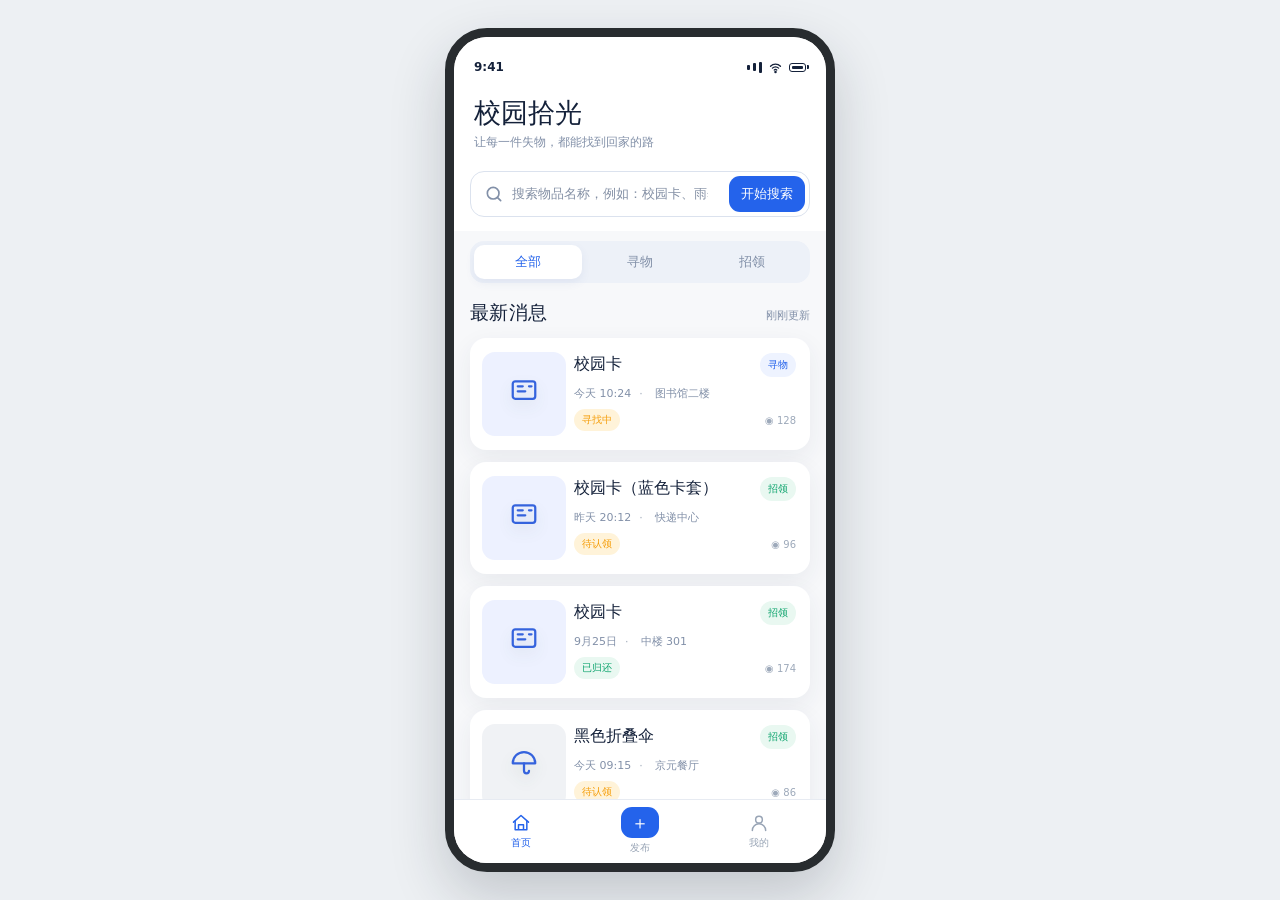
==== index.html @ 7d18fa0a "Implement browse search and detail pages" ====
<!doctype html>
<html lang="zh-CN">
<head>
  <meta charset="UTF-8">
  <meta name="viewport" content="width=device-width, initial-scale=1.0">
  <title>拾光 | 校园失物招领</title>
  <link rel="stylesheet" href="./css/common.css">
  <link rel="stylesheet" href="./css/home.css">
  <link rel="stylesheet" href="./css/design-system.css">
</head>
<body>
  <div class="phone-screen">
  <header class="site-header">
    <div class="status-bar" aria-label="系统状态"><span>9:41</span><span class="status-icons"><i></i><i></i><i></i><svg viewBox="0 0 24 24"><path d="M4 10a11 11 0 0 1 16 0M7 13a7 7 0 0 1 10 0M10 16a3 3 0 0 1 4 0"/><circle cx="12" cy="19" r="1"/></svg><span class="battery"></span></span></div>
    <a class="brand" href="./index.html" aria-label="拾光首页">
      <span class="brand-mark">拾</span>
      <span><strong>校园拾光</strong><small>让每一件失物，都能找到回家的路</small></span>
    </a>
    <nav class="top-nav" aria-label="主导航">
      <a class="nav-link active" href="./index.html">首页</a>
      <a class="nav-link" href="./pages/search.html">发现</a>
      <a class="nav-link" href="./pages/publish.html">发布信息</a>
      <a class="nav-link" href="./pages/profile.html">我的</a>
    </nav>
    <a class="header-action" href="./pages/publish.html"><span>＋</span> 发布信息</a>
  </header>

  <main class="home-shell">
    <section class="hero-panel">
      <div class="hero-copy">
        <h1 class="visually-hidden">校园失物招领</h1>
        <form class="hero-search" action="./pages/search.html" method="get">
          <svg class="search-icon" viewBox="0 0 24 24" aria-hidden="true"><circle cx="11" cy="11" r="7"/><path d="m20 20-4-4"/></svg>
          <input name="keyword" type="search" placeholder="搜索物品名称，例如：校园卡、雨伞" aria-label="搜索物品名称">
          <button type="submit">开始搜索</button>
        </form>
        <div class="quick-tags" aria-label="热门搜索">
          <span>大家都在找</span>
          <a href="./pages/search.html?keyword=校园卡">校园卡</a>
          <a href="./pages/search.html?keyword=耳机">耳机</a>
          <a href="./pages/search.html?keyword=雨伞">雨伞</a>
        </div>
      </div>
      <div class="hero-art" aria-label="失物招领插画">
        <div class="art-card art-card-back"></div>
        <div class="art-card art-card-main">
          <span class="art-badge">今日新发布</span>
          <div class="art-object">🎧</div>
          <strong>白色无线耳机</strong>
          <span>图书馆 · 10月4日</span>
        </div>
        <div class="art-note">一条信息<br><b>连接</b>一次重逢</div>
      </div>
    </section>

    <section class="board-toolbar" aria-label="信息类型">
      <div class="segmented-control" role="tablist" aria-label="信息类型筛选">
        <button class="segment active" data-home-filter="all" role="tab" aria-selected="true">全部</button>
        <button class="segment" data-home-filter="lost" role="tab" aria-selected="false">寻物</button>
        <button class="segment" data-home-filter="found" role="tab" aria-selected="false">招领</button>
      </div>
      <span class="result-count" id="home-result-count">正在加载</span>
    </section>

    <section class="section-heading">
      <div>
        <h2>最新消息</h2>
      </div>
      <a class="text-link" href="./pages/search.html">刚刚更新</a>
    </section>

    <section class="item-grid" id="home-item-grid" aria-live="polite"></section>
    <p class="empty-state hidden" id="home-empty">这里暂时没有符合条件的信息，换个分类试试吧。</p>
  </main>

  <nav class="app-bottom-nav" aria-label="底部导航">
    <a class="bottom-nav-link active" href="./index.html"><svg viewBox="0 0 24 24" aria-hidden="true"><path d="m3 11 9-8 9 8"/><path d="M5 10v10h14V10M9 20v-6h6v6"/></svg>首页</a>
    <a class="bottom-nav-link publish-nav" href="./pages/publish.html"><span class="nav-plus" aria-hidden="true">＋</span>发布</a>
    <a class="bottom-nav-link" href="./pages/profile.html"><svg viewBox="0 0 24 24" aria-hidden="true"><circle cx="12" cy="8" r="4"/><path d="M4 21a8 8 0 0 1 16 0"/></svg>我的</a>
  </nav>
  <footer class="site-footer">
    <span>拾光 · 让校园里的善意被看见</span>
    <span>© 2026 Campus Lost &amp; Found</span>
  </footer>
  </div>

  <script src="./js/data.js?v=3"></script>
  <script src="./js/card.js"></script>
  <script src="./js/home.js"></script>
</body>
</html>
---- css/common.css ----
:root {
  --ink: #18302a;
  --muted: #74827d;
  --line: #e4e9e5;
  --paper: #f8faf8;
  --surface: #ffffff;
  --green: #2e6b55;
  --green-dark: #1f4d3d;
  --mint: #e5f1e9;
  --peach: #f8ebe1;
  --lavender: #eceaf6;
  --shadow: 0 16px 40px rgba(33, 63, 52, 0.08);
  color: var(--ink);
  font-family: "Microsoft YaHei", "Noto Sans SC", Arial, sans-serif;
  font-synthesis: none;
}

* { box-sizing: border-box; }
html { scroll-behavior: smooth; }
body { margin: 0; background: var(--paper); color: var(--ink); }
a { color: inherit; text-decoration: none; }
button, input, select { font: inherit; }
button { cursor: pointer; }
.hidden { display: none !important; }
.visually-hidden { border: 0; clip: rect(0 0 0 0); height: 1px; margin: -1px; overflow: hidden; padding: 0; position: absolute; white-space: nowrap; width: 1px; }

.site-header {
  align-items: center;
  background: rgba(248, 250, 248, 0.94);
  border-bottom: 1px solid rgba(228, 233, 229, 0.86);
  display: flex;
  gap: 34px;
  height: 76px;
  padding: 0 clamp(20px, 5vw, 76px);
  position: sticky;
  top: 0;
  z-index: 10;
  backdrop-filter: blur(12px);
}
.brand { align-items: center; display: inline-flex; gap: 10px; min-width: 170px; }
.brand-mark { align-items: center; background: var(--green); border-radius: 12px; color: #fff; display: inline-flex; font-size: 20px; font-weight: 700; height: 38px; justify-content: center; width: 38px; }
.brand strong, .brand small { display: block; }
.brand strong { font-size: 17px; letter-spacing: .08em; }
.brand small { color: var(--muted); font-size: 10px; margin-top: 2px; }
.top-nav { align-items: center; display: flex; gap: 28px; flex: 1; }
.nav-link { color: var(--muted); font-size: 14px; padding: 28px 0 24px; position: relative; }
.nav-link:hover, .nav-link.active { color: var(--green-dark); }
.nav-link.active::after { background: var(--green); border-radius: 4px; bottom: 17px; content: ""; height: 3px; left: 50%; position: absolute; transform: translateX(-50%); width: 18px; }
.header-action { align-items: center; background: var(--green); border-radius: 9px; color: #fff; display: inline-flex; font-size: 13px; gap: 6px; padding: 11px 16px; transition: transform .2s, background .2s; }
.header-action:hover { background: var(--green-dark); transform: translateY(-1px); }
.header-action span { font-size: 18px; line-height: 12px; }
.eyebrow { color: var(--green); font-size: 11px; font-weight: 700; letter-spacing: .2em; margin: 0 0 12px; }
.text-link { color: var(--green); font-size: 13px; font-weight: 700; }
.text-link span { font-size: 18px; margin-left: 5px; }
.section-heading { align-items: end; display: flex; justify-content: space-between; }
.section-heading h2, .results-heading h2 { font-size: 25px; letter-spacing: .02em; margin: 0; }
.item-grid { display: grid; gap: 18px; grid-template-columns: repeat(3, minmax(0, 1fr)); }
.item-card { background: var(--surface); border: 1px solid rgba(228, 233, 229, .9); border-radius: 15px; box-shadow: 0 8px 24px rgba(33, 63, 52, .04); overflow: hidden; transition: box-shadow .2s, transform .2s; }
.item-card:hover { box-shadow: var(--shadow); transform: translateY(-3px); }
.item-card-link { display: block; }
.item-thumb { align-items: center; display: flex; height: 146px; justify-content: center; overflow: hidden; position: relative; }
.item-thumb.mint { background: var(--mint); }
.item-thumb.peach { background: var(--peach); }
.item-thumb.lavender { background: var(--lavender); }
.item-emoji { filter: drop-shadow(0 7px 7px rgba(33, 63, 52, .12)); font-size: 58px; }
.item-type { border-radius: 5px; color: var(--green-dark); font-size: 11px; font-weight: 700; left: 13px; padding: 5px 8px; position: absolute; top: 12px; }
.item-type.lost { background: #f8dcca; color: #97572f; }
.item-type.found { background: #d9eee1; color: #2e6b55; }
.item-body { padding: 15px 16px 17px; }
.item-body h3 { font-size: 16px; margin: 0 0 10px; }
.item-meta { color: var(--muted); display: flex; flex-wrap: wrap; font-size: 12px; gap: 7px 12px; line-height: 1.6; }
.item-meta span { align-items: center; display: inline-flex; gap: 4px; }
.item-footer { align-items: center; border-top: 1px solid var(--line); display: flex; justify-content: space-between; margin-top: 13px; padding-top: 12px; }
.status-pill { border-radius: 999px; color: var(--green); font-size: 11px; font-weight: 700; padding: 5px 9px; }
.status-pill.active { background: #e3f1e8; }
.status-pill.completed { background: #f0f1ef; color: #7a857f; }
.card-arrow { color: var(--green); font-size: 18px; }
.empty-state { color: var(--muted); padding: 56px 20px; text-align: center; }
.site-footer { align-items: center; border-top: 1px solid var(--line); color: var(--muted); display: flex; font-size: 11px; justify-content: space-between; margin-top: 70px; padding: 22px clamp(20px, 5vw, 76px); }
.toast { background: var(--ink); border-radius: 8px; bottom: 26px; color: #fff; font-size: 13px; left: 50%; padding: 11px 18px; position: fixed; transform: translateX(-50%); z-index: 20; }

@media (max-width: 820px) {
  .site-header { gap: 16px; height: 68px; padding: 0 18px; }
  .brand { min-width: auto; }
  .brand small, .header-action { display: none; }
  .top-nav { gap: 18px; justify-content: flex-end; }
  .nav-link { font-size: 12px; padding: 25px 0 21px; }
  .nav-link.active::after { bottom: 14px; }
  .item-grid { grid-template-columns: repeat(2, minmax(0, 1fr)); }
  .site-footer { gap: 8px; margin-top: 44px; padding: 18px; }
}
@media (max-width: 520px) {
  .item-grid { grid-template-columns: 1fr; }
  .site-footer { align-items: flex-start; flex-direction: column; }
}

/* Desktop Chrome presents the Web app inside a phone-sized canvas. */
html { align-items: center; background: #edf0f3; display: flex; justify-content: center; min-height: 100%; }
body { background: #fff; border: 8px solid #292c2d; border-radius: 42px; box-shadow: 0 24px 54px rgba(34, 42, 46, .22); display: flex; flex-direction: column; height: min(960px, calc(100dvh - 56px)); margin: 0; max-width: 480px; overflow: hidden; width: 100%; }
body > main { flex: 1; min-height: 0; overflow-y: auto; }
.site-header { background: #fff; border-bottom: 0; display: block; height: auto; padding: 25px 22px 13px; position: static; }
.brand { display: flex; min-width: 0; }
.brand-mark { display: none; }
.brand strong { font-size: 24px; letter-spacing: 0; }
.brand small { color: #9aa39f; font-size: 11px; margin-top: 7px; }
.top-nav, .header-action { display: none; }
.app-bottom-nav { align-items: center; background: rgba(255, 255, 255, .97); border-top: 1px solid #edf0ef; bottom: 0; display: flex; flex-shrink: 0; justify-content: space-around; padding: 10px 8px 13px; position: relative; z-index: 8; }
.bottom-nav-link { align-items: center; color: #8c9691; display: flex; flex-direction: column; font-size: 10px; gap: 3px; min-width: 58px; }
.bottom-nav-link span { font-size: 18px; line-height: 18px; }
.bottom-nav-link.active { color: #3d7eea; font-weight: 700; }
.site-footer { display: none; }
.item-grid { grid-template-columns: 1fr; }
.item-thumb { display: none; }
.item-card { border: 0; border-radius: 14px; box-shadow: 0 4px 13px rgba(35, 49, 43, .07); }
.item-body { padding: 17px 16px 16px; }
.item-card-head { align-items: flex-start; display: flex; gap: 10px; justify-content: space-between; }
.item-type-inline { border-radius: 5px; display: inline-block; flex: none; font-size: 10px; font-weight: 700; padding: 5px 8px; }
.item-type-inline.lost { background: #fff0c9; color: #bf7c17; }
.item-type-inline.found { background: #e2f2ff; color: #3585c6; }
.item-card-head h3 { font-size: 16px; margin: 0; }
.item-meta { font-size: 11px; margin-top: 10px; }
.item-footer { border-top: 0; margin-top: 5px; padding-top: 0; }
.card-arrow { display: none; }
.status-pill { font-size: 10px; padding: 4px 8px; }

@media (max-width: 540px) {
  html { display: block; }
  body { border: 0; border-radius: 0; box-shadow: none; height: auto; margin: 0; max-width: none; min-height: 100vh; }
}

/* Reference prototype skin: compact blue and white mobile information board. */
.status-bar { align-items: center; color: #17213a; display: flex; font-size: 12px; font-weight: 700; justify-content: space-between; margin-bottom: 24px; }
.status-symbols { color: #17213a; font-size: 12px; letter-spacing: 1px; }
.site-header { padding-bottom: 12px; }
.brand strong { color: #17213a; font-size: 28px; font-weight: 800; }
.brand small { color: #8290a8; font-size: 14px; margin-top: 6px; }
.home-shell, .search-shell, .detail-shell { background: #f7f8fa; }
.hero-panel { padding-top: 8px; }
.hero-search { border-color: #dce2ec; border-radius: 17px; padding: 4px 5px 4px 14px; }
.search-icon { color: #7b879e; font-size: 26px; }
.hero-search input { color: #17213a; font-size: 14px; padding: 12px 5px; }
.hero-search input::placeholder { color: #8490a5; }
.hero-search button { background: #315bd8; border-radius: 16px; font-size: 15px; font-weight: 700; min-width: 82px; padding: 13px 10px; }
.item-card { background: #fff; border-radius: 19px; box-shadow: 0 8px 22px rgba(52, 63, 89, .07); margin-bottom: 0; }
.item-card-link { display: grid; grid-template-columns: 130px minmax(0, 1fr); }
.item-thumb { align-self: center; border-radius: 16px; display: flex; height: 96px; margin: 0 0 0 16px; width: 98px; }
.item-thumb .item-type { display: none; }
.item-emoji { color: #3563dd; font-size: 30px; }
.item-emoji svg { fill: none; height: 34px; stroke: currentColor; stroke-linecap: round; stroke-linejoin: round; stroke-width: 1.8; width: 34px; }
.item-thumb.icon-blue { background: #edf1ff; color: #315bd8; }
.item-thumb.icon-gray { background: #f0f2f5; color: #35415a; }
.item-thumb.icon-purple { background: #f1edff; color: #7656d5; }
.item-thumb.icon-cyan { background: #e6f6fb; color: #315bd8; }
.item-card-head h3 { color: #182238; font-size: 18px; font-weight: 800; }
.item-body { min-width: 0; padding: 17px 16px 14px 6px; }
.item-type-inline { border-radius: 999px; font-size: 12px; padding: 6px 11px; }
.item-type-inline.lost { background: #eaf0ff; color: #315bd8; }
.item-type-inline.found { background: #e5f8ef; color: #159a67; }
.item-meta { color: #8290a8; font-size: 13px; gap: 0 14px; margin-top: 9px; }
.item-meta span + span::before { color: #a5afbd; content: "·"; margin-right: 14px; }
.item-footer { margin-top: 8px; }
.status-pill { font-size: 12px; font-weight: 700; padding: 5px 10px; }
.status-pill.active { background: #fff1d8; color: #ff9a00; }
.status-pill.completed { background: #e1f7eb; color: #129966; }
.view-count { color: #9aa6b8; font-size: 12px; }
---- css/home.css ----
.home-shell { margin: 0 auto; max-width: 1240px; padding: 54px clamp(20px, 5vw, 76px) 0; }
.hero-panel { background: #e7f0e8; border-radius: 24px; display: grid; grid-template-columns: 1.08fr .92fr; min-height: 350px; overflow: hidden; padding: 52px clamp(26px, 5vw, 66px); }
.hero-copy h1 { font-size: clamp(32px, 4vw, 54px); letter-spacing: -.02em; line-height: 1.2; margin: 0; }
.hero-copy h1 em { color: var(--green); font-style: normal; }
.hero-description { color: #657870; font-size: 14px; line-height: 1.8; margin: 19px 0 24px; max-width: 420px; }
.hero-search { align-items: center; background: #fff; border: 1px solid rgba(46, 107, 85, .08); border-radius: 10px; display: flex; max-width: 495px; padding: 5px; }
.search-icon { color: var(--green); font-size: 24px; line-height: 1; padding: 0 7px; }
.hero-search input { border: 0; color: var(--ink); flex: 1; font-size: 13px; min-width: 0; outline: 0; padding: 12px 4px; }
.hero-search button { background: var(--green); border: 0; border-radius: 7px; color: #fff; font-size: 12px; padding: 12px 17px; }
.quick-tags { align-items: center; color: #7c8983; display: flex; flex-wrap: wrap; font-size: 11px; gap: 9px; margin-top: 13px; }
.quick-tags a { background: rgba(255, 255, 255, .7); border-radius: 999px; color: var(--green); padding: 5px 9px; }
.hero-art { min-height: 240px; position: relative; }
.art-card { border-radius: 18px; box-shadow: 0 17px 30px rgba(33, 63, 52, .12); position: absolute; }
.art-card-back { background: #f4d8c7; height: 160px; right: 28px; top: 38px; transform: rotate(8deg); width: 220px; }
.art-card-main { align-items: flex-start; background: #fff; display: flex; flex-direction: column; height: 220px; justify-content: flex-end; padding: 20px; right: 60px; top: 3px; transform: rotate(-4deg); width: 205px; }
.art-card-main strong { font-size: 14px; margin-top: 10px; }
.art-card-main > span:last-child { color: var(--muted); font-size: 10px; margin-top: 5px; }
.art-badge { background: #e2f0e6; border-radius: 999px; color: var(--green); font-size: 9px; padding: 5px 8px; position: absolute; right: 14px; top: 14px; }
.art-object { align-items: center; background: #ebf4ee; border-radius: 14px; display: flex; font-size: 62px; height: 115px; justify-content: center; width: 100%; }
.art-note { background: #fff4df; border-radius: 10px; bottom: 4px; color: #806745; font-size: 11px; line-height: 1.6; padding: 10px 13px; position: absolute; right: 6px; transform: rotate(5deg); }
.art-note b { color: #bf7547; font-size: 15px; }
.section-heading { margin-top: 57px; }
.board-toolbar { align-items: center; display: flex; justify-content: space-between; margin: 23px 0 18px; }
.segmented-control { background: #edf2ee; border-radius: 8px; display: inline-flex; padding: 4px; }
.segment { background: transparent; border: 0; border-radius: 6px; color: var(--muted); font-size: 12px; padding: 9px 17px; }
.segment.active { background: #fff; box-shadow: 0 3px 8px rgba(33, 63, 52, .08); color: var(--green-dark); font-weight: 700; }
.result-count { color: var(--muted); font-size: 12px; }
@media (max-width: 720px) {
  .home-shell { padding-top: 24px; }
  .hero-panel { grid-template-columns: 1fr; padding: 34px 24px 12px; }
  .hero-art { margin-top: 15px; min-height: 225px; }
  .art-card-main { right: calc(50% - 102px); }
  .art-card-back { right: calc(50% - 112px); }
  .art-note { right: calc(50% - 152px); }
}

/* Phone canvas layout */
.home-shell { background: #f6f7f8; margin: 0; max-width: none; padding: 0 22px 20px; width: 100%; }
.hero-panel { background: #fff; border-radius: 0; display: block; min-height: 0; padding: 8px 0 17px; }
.hero-copy h1 { font-size: 25px; letter-spacing: 0; line-height: 1.4; }
.hero-copy h1 em { color: var(--ink); }
.hero-copy h1 { color: #9aa39f; font-size: 12px; font-weight: 400; line-height: 1.5; margin: 0 0 17px; }
.hero-copy h1 em { color: inherit; }
.hero-description { color: #9aa39f; font-size: 11px; margin: 0 0 17px; }
.hero-search { background: #fff; border: 1px solid #e0e3e6; border-radius: 9px; max-width: none; padding: 3px 4px 3px 10px; }
.hero-search input { font-size: 13px; padding: 10px 4px; }
.hero-search button { background: #4385ed; border-radius: 8px; font-size: 12px; padding: 10px 14px; }
.quick-tags, .hero-art { display: none; }
.section-heading { display: none; }
.board-toolbar { margin: 0 0 12px; padding-top: 13px; }
.segmented-control { background: transparent; gap: 8px; padding: 0; }
.segment { border-radius: 999px; font-size: 11px; padding: 7px 12px; }
.segment.active { background: #e7f0ff; box-shadow: none; color: #3977dc; }
.result-count { font-size: 10px; }
.empty-state { background: #fff; }

/* Match the prototype's latest-message section and segmented tabs. */
.section-heading { align-items: baseline; display: flex; margin: 0; padding: 0 0 15px; }
.section-heading h2 { color: #182238; font-size: 22px; font-weight: 800; }
.section-heading .text-link { color: #8490a5; font-size: 13px; font-weight: 400; }
.board-toolbar { background: #edf2ff; border-radius: 16px; margin: 10px 0 18px; padding: 5px; }
.segmented-control { display: grid; gap: 5px; grid-template-columns: repeat(3, 1fr); width: 100%; }
.segment { color: #7d899f; font-size: 14px; font-weight: 500; padding: 10px 7px; }
.segment.active { background: #fff; border-radius: 12px; box-shadow: 0 4px 10px rgba(59, 87, 168, .08); color: #315bd8; }
.result-count { font-size: 11px; padding-right: 8px; }
.home-shell .result-count { display: none; }
.home-shell .item-grid { gap: 16px; }
body:has(.phone-screen) { background: #292c2d; }
.phone-screen { background: #fff; border-radius: 34px; display: flex; flex: 1; flex-direction: column; min-height: 0; overflow: hidden; }
.phone-screen > .home-shell { flex: 1; min-height: 0; overflow-y: auto; scrollbar-width: none; }
.phone-screen > .home-shell::-webkit-scrollbar { display: none; }

@media (max-width: 540px) {
  body:has(.phone-screen) { height: 100dvh; min-height: 0; }
  .phone-screen { border-radius: 0; min-height: 0; }
  .phone-screen .brand small { display: block; }
}
---- css/design-system.css ----
:root {
  --ui-blue: #2463eb;
  --ui-blue-soft: #eef3ff;
  --ui-green: #10a56f;
  --ui-green-soft: #e9f8f1;
  --ui-orange: #f59e0b;
  --ui-orange-soft: #fff3d9;
  --ui-ink: #14213a;
  --ui-text: #34445f;
  --ui-muted: #8290a8;
  --ui-line: #e7ebf2;
  --ui-page: #f7f8fa;
  --ui-white: #fff;
  --ui-radius: 16px;
  --ui-card-shadow: 0 8px 24px rgba(39, 55, 86, .07);
  font-family: Inter, "PingFang SC", "Microsoft YaHei", system-ui, sans-serif;
  color: var(--ui-ink);
}

html { min-height: 100%; background: #edf0f3; }
body {
  width: 390px;
  max-width: calc(100vw - 32px);
  height: min(844px, calc(100dvh - 32px));
  min-height: 0;
  margin: 16px auto;
  border: 9px solid #282c2f;
  border-radius: 42px;
  background: var(--ui-white);
  box-shadow: 0 24px 56px rgba(26, 35, 48, .2);
  overflow: hidden;
}

.phone-screen {
  width: 100%;
  height: 100%;
  min-height: 0;
  border-radius: 33px;
  overflow: hidden;
}

/* Pages keep native scrolling while presenting the clean Figma canvas. */
.phone-screen > main,
.search-results-shell,
.detail-shell,
.filter-content {
  -ms-overflow-style: none;
  scrollbar-width: none;
  -webkit-overflow-scrolling: touch;
}
.phone-screen > main::-webkit-scrollbar,
.search-results-shell::-webkit-scrollbar,
.detail-shell::-webkit-scrollbar,
.filter-content::-webkit-scrollbar {
  display: none;
  width: 0;
  height: 0;
}

button, input, select, textarea { font-family: inherit; letter-spacing: 0; }
button { border: 0; }
button, a { -webkit-tap-highlight-color: transparent; }
button:focus-visible, a:focus-visible, input:focus-visible, select:focus-visible {
  outline: 3px solid rgba(36, 99, 235, .2);
  outline-offset: 2px;
}

.status-bar {
  height: 22px;
  margin: 0 0 19px;
  color: var(--ui-ink);
  font-size: 12px;
  font-weight: 800;
}
.status-icons { align-items: center; display: flex; gap: 3px; height: 16px; }
.status-icons > i { background: var(--ui-ink); border-radius: 1px; display: block; width: 3px; }
.status-icons > i:nth-child(1) { height: 5px; }
.status-icons > i:nth-child(2) { height: 8px; }
.status-icons > i:nth-child(3) { height: 11px; }
.status-icons > svg { fill: none; height: 15px; margin-left: 3px; stroke: var(--ui-ink); stroke-linecap: round; stroke-width: 2; width: 15px; }
.status-icons .battery { border: 1.6px solid var(--ui-ink); border-radius: 3px; height: 9px; margin-left: 3px; position: relative; width: 17px; }
.status-icons .battery::before { background: var(--ui-ink); border-radius: 1px; content: ""; inset: 2px; position: absolute; }
.status-icons .battery::after { background: var(--ui-ink); border-radius: 0 1px 1px 0; content: ""; height: 4px; position: absolute; right: -4px; top: 1px; width: 2px; }

.site-header { background: var(--ui-white); padding: 19px 20px 13px; }
.brand strong { color: var(--ui-ink); font-size: 27px; font-weight: 800; line-height: 1.2; }
.brand small { color: var(--ui-muted); font-size: 12px; line-height: 1.45; margin-top: 5px; }

.home-shell { background: var(--ui-page); padding: 0 16px 18px; }
.phone-screen > .home-shell { flex: 1 1 auto; min-height: 0; overflow-y: auto; }
.hero-panel { background: var(--ui-white); margin: 0 -16px; padding: 6px 16px 14px; }
.hero-search { border: 1px solid #dbe2ee; border-radius: 14px; height: 46px; padding: 3px 4px 3px 13px; }
.hero-search .search-icon { fill: none; flex: 0 0 auto; height: 20px; padding: 0; stroke: var(--ui-muted); stroke-linecap: round; stroke-width: 2; width: 20px; }
.hero-search input { color: var(--ui-ink); font-size: 13px; padding: 8px; }
.hero-search button { background: var(--ui-blue); border-radius: 11px; font-size: 13px; font-weight: 700; height: 36px; min-width: 72px; padding: 0 12px; }
.board-toolbar { background: #edf1f8; border-radius: 14px; margin: 10px 0 17px; padding: 4px; }
.segmented-control { gap: 4px; }
.segment { color: var(--ui-muted); font-size: 13px; height: 34px; padding: 0 10px; }
.segment.active { border-radius: 10px; color: var(--ui-blue); }
.section-heading { padding-bottom: 12px; }
.section-heading h2 { color: var(--ui-ink); font-size: 19px; }
.section-heading .text-link { color: var(--ui-muted); font-size: 11px; }
.home-shell .item-grid { gap: 12px; }

.item-card { background: var(--ui-white); border-radius: var(--ui-radius); box-shadow: var(--ui-card-shadow); overflow: hidden; }
.item-card:hover { box-shadow: var(--ui-card-shadow); transform: none; }
.item-card-link { display: grid; grid-template-columns: 104px minmax(0, 1fr); min-height: 112px; }
.item-thumb { align-self: center; border-radius: 13px; display: flex; height: 84px; margin-left: 12px; width: 84px; }
.item-emoji svg { fill: none; height: 30px; stroke: currentColor; stroke-linecap: round; stroke-linejoin: round; stroke-width: 1.8; width: 30px; }
.item-body { padding: 15px 14px 12px 0; }
.item-card-head { gap: 8px; }
.item-card-head h3 { color: var(--ui-ink); font-size: 16px; line-height: 1.35; }
.item-type-inline { border-radius: 999px; font-size: 10px; padding: 5px 8px; }
.item-type-inline.lost { background: var(--ui-blue-soft); color: var(--ui-blue); }
.item-type-inline.found { background: var(--ui-green-soft); color: var(--ui-green); }
.item-meta { color: var(--ui-muted); flex-wrap: nowrap; font-size: 11px; gap: 0 8px; margin-top: 8px; white-space: nowrap; }
.item-meta span + span::before { margin-right: 8px; }
.item-footer { margin-top: 7px; }
.status-pill { border-radius: 999px; font-size: 10px; padding: 4px 8px; }
.status-pill.active { background: var(--ui-orange-soft); color: var(--ui-orange); }
.status-pill.completed { background: var(--ui-green-soft); color: var(--ui-green); }
.view-count { color: #9da9ba; font-size: 10px; }

.app-bottom-nav { background: rgba(255, 255, 255, .98); border-top: 1px solid var(--ui-line); flex: 0 0 64px; padding: 7px 8px 8px; }
.bottom-nav-link { color: #98a4b5; font-size: 10px; gap: 3px; }
.bottom-nav-link svg { fill: none; height: 20px; stroke: currentColor; stroke-linecap: round; stroke-linejoin: round; stroke-width: 1.8; width: 20px; }
.bottom-nav-link.active { color: var(--ui-blue); }
.nav-plus { align-items: center; background: var(--ui-blue); border-radius: 11px; color: #fff; display: flex; font-size: 24px; height: 31px; justify-content: center; line-height: 1; width: 38px; }

.back-button { align-items: center; display: flex; height: 32px; width: 32px; }
.back-button svg, .detail-back svg { fill: none; height: 24px; stroke: currentColor; stroke-linecap: round; stroke-linejoin: round; stroke-width: 2; width: 24px; }
.result-search-box > svg { fill: none; flex: 0 0 auto; height: 21px; stroke: var(--ui-muted); stroke-linecap: round; stroke-width: 2; width: 21px; }
.result-search-box input[type="search"]::-webkit-search-cancel-button,
.result-search-box input[type="search"]::-webkit-search-decoration {
  -webkit-appearance: none;
  appearance: none;
}
.clear-keyword { align-items: center; background: transparent; color: #a7b2c3; display: flex; flex: 0 0 28px; height: 28px; justify-content: center; padding: 0; }
.clear-keyword svg { fill: none; height: 18px; stroke: currentColor; stroke-linecap: round; stroke-width: 2.2; width: 18px; }
.result-search-box { border-radius: 14px; height: 48px; }
.search-submit { background: var(--ui-blue); border-radius: 13px; height: 48px; }
.filter-trigger { border: 0; }
.filter-sheet { border-radius: 24px 24px 0 0; display: flex; flex-direction: column; height: 84%; max-height: none; overflow: hidden; }
.filter-content { flex: 1 1 auto; min-height: 0; overflow-y: auto; scrollbar-width: none; }
.filter-content::-webkit-scrollbar { display: none; }
.filter-sheet .sheet-actions { background: #fff; flex: 0 0 auto; margin-top: 18px; }
.filter-sheet .sheet-header h2 { font-size: 21px; }
.filter-sheet .chip-group { margin-top: 19px; }
.filter-sheet .chip-group legend { font-size: 18px; margin-bottom: 11px; }
.filter-sheet .chip { font-size: 14px; padding: 8px 12px; }
.filter-sheet .chip-options { gap: 8px; }
.filter-sheet .sheet-actions button { font-size: 16px; height: 48px; }
.chip { border: 0; }

@media (max-width: 540px) {
  html { background: var(--ui-white); }
  body { border: 0; border-radius: 0; box-shadow: none; height: 100dvh; margin: 0; max-width: none; width: 100%; }
  .phone-screen { border-radius: 0; }
}
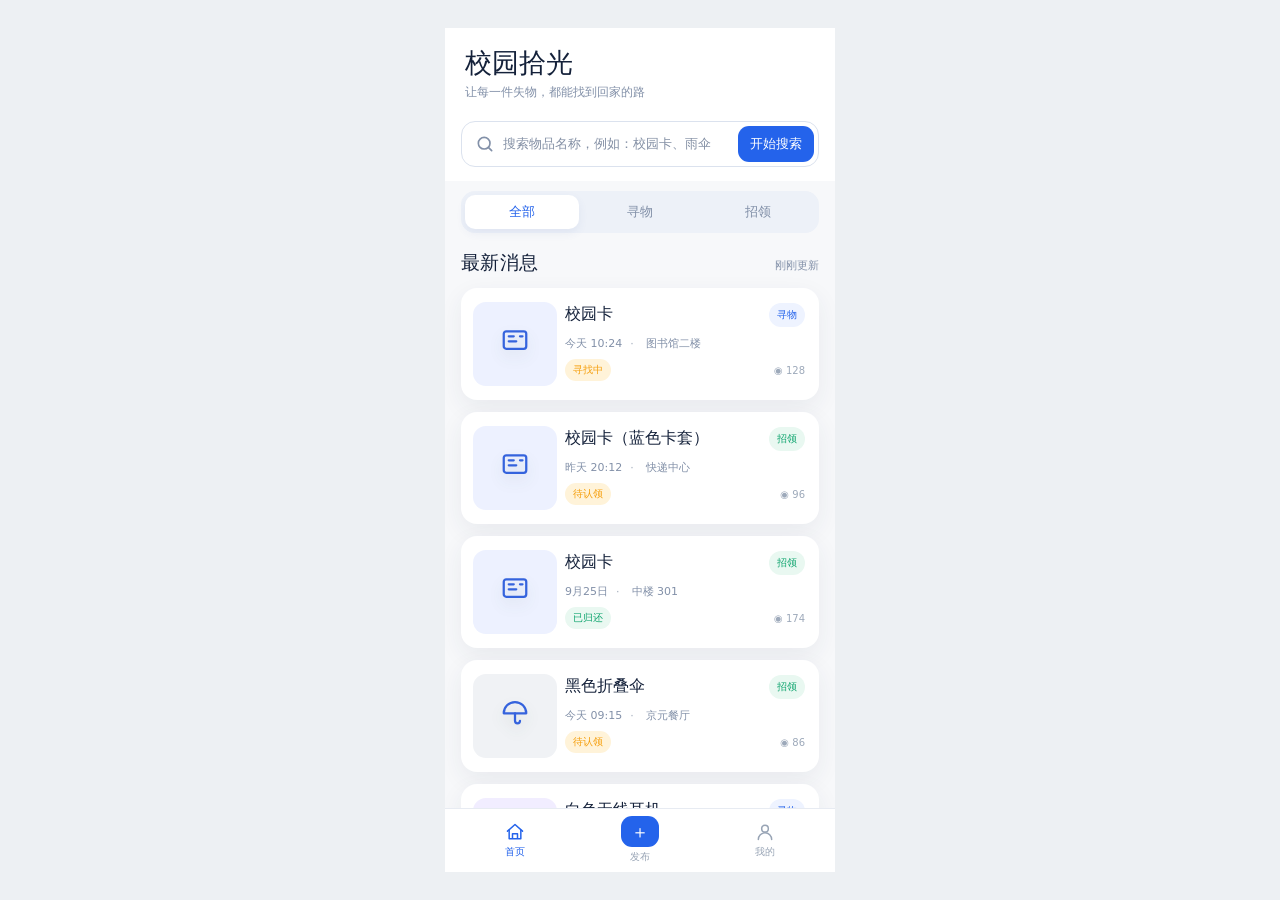
==== commit c8a3decd: "Refine search navigation and layout" ====
--- a/index.html
+++ b/index.html
@@ -11,7 +11,6 @@
 <body>
   <div class="phone-screen">
   <header class="site-header">
-    <div class="status-bar" aria-label="系统状态"><span>9:41</span><span class="status-icons"><i></i><i></i><i></i><svg viewBox="0 0 24 24"><path d="M4 10a11 11 0 0 1 16 0M7 13a7 7 0 0 1 10 0M10 16a3 3 0 0 1 4 0"/><circle cx="12" cy="19" r="1"/></svg><span class="battery"></span></span></div>
     <a class="brand" href="./index.html" aria-label="拾光首页">
       <span class="brand-mark">拾</span>
       <span><strong>校园拾光</strong><small>让每一件失物，都能找到回家的路</small></span>
--- a/css/common.css
+++ b/css/common.css
@@ -163,3 +163,25 @@
 .status-pill.active { background: #fff1d8; color: #ff9a00; }
 .status-pill.completed { background: #e1f7eb; color: #129966; }
 .view-count { color: #9aa6b8; font-size: 12px; }
+
+/* Final frameless canvas overrides. Keep the original 390 x 844 page size. */
+html { background: #edf0f3; }
+body {
+  width: 390px;
+  max-width: calc(100vw - 32px);
+  height: min(844px, calc(100dvh - 32px));
+  min-height: 0;
+  margin: 16px auto;
+  border: 0;
+  border-radius: 0;
+  box-shadow: none;
+  background: #fff;
+}
+body:has(.phone-screen) { background: #fff; }
+.phone-screen { border-radius: 0; }
+.status-bar { display: none !important; }
+
+@media (max-width: 540px) {
+  html { background: #fff; }
+  body { width: 100%; max-width: none; height: 100dvh; margin: 0; }
+}
--- a/css/design-system.css
+++ b/css/design-system.css
@@ -157,3 +157,24 @@
   body { border: 0; border-radius: 0; box-shadow: none; height: 100dvh; margin: 0; max-width: none; width: 100%; }
   .phone-screen { border-radius: 0; }
 }
+
+/* The app uses a plain web canvas; the phone frame and simulated status bar are removed. */
+html { background: #edf0f3; }
+body {
+  width: 390px;
+  max-width: calc(100vw - 32px);
+  height: min(844px, calc(100dvh - 32px));
+  min-height: 0;
+  margin: 16px auto;
+  border: 0;
+  border-radius: 0;
+  box-shadow: none;
+  background: var(--ui-white);
+}
+.phone-screen { border-radius: 0; }
+.status-bar { display: none !important; }
+
+@media (max-width: 540px) {
+  html { background: var(--ui-white); }
+  body { width: 100%; max-width: none; height: 100dvh; margin: 0; }
+}
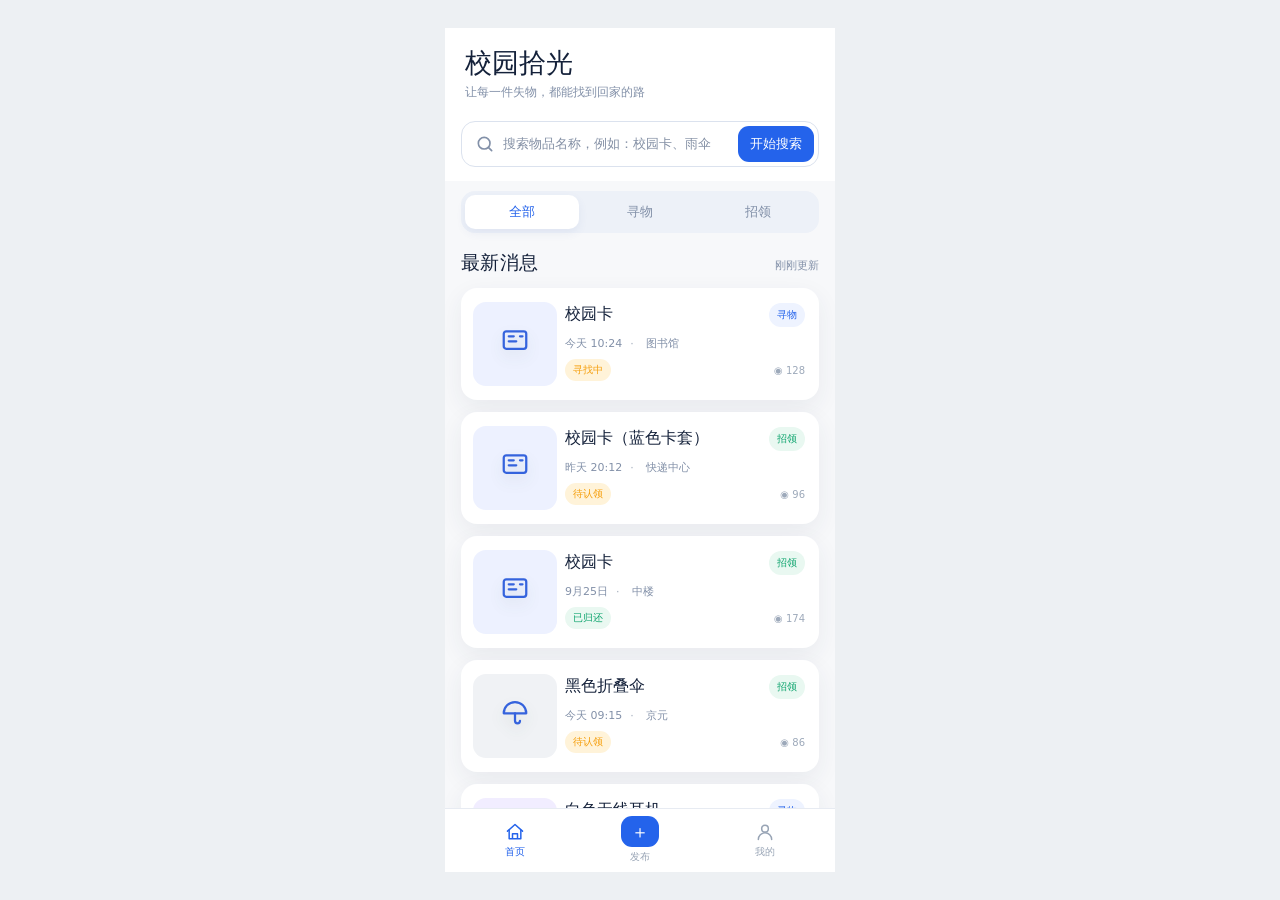
==== commit 2dbaf801: "Refine search page navigation" ====
--- a/index.html
+++ b/index.html
@@ -85,6 +85,6 @@
 
   <script src="./js/data.js?v=3"></script>
   <script src="./js/card.js"></script>
-  <script src="./js/home.js"></script>
+  <script src="./js/home.js?v=4"></script>
 </body>
 </html>
--- a/css/design-system.css
+++ b/css/design-system.css
@@ -63,6 +63,11 @@
 button:focus-visible, a:focus-visible, input:focus-visible, select:focus-visible {
   outline: 3px solid rgba(36, 99, 235, .2);
   outline-offset: 2px;
+}
+.hero-search input:focus-visible,
+.result-search-box input:focus-visible {
+  outline: 0;
+  outline-offset: 0;
 }
 
 .status-bar {
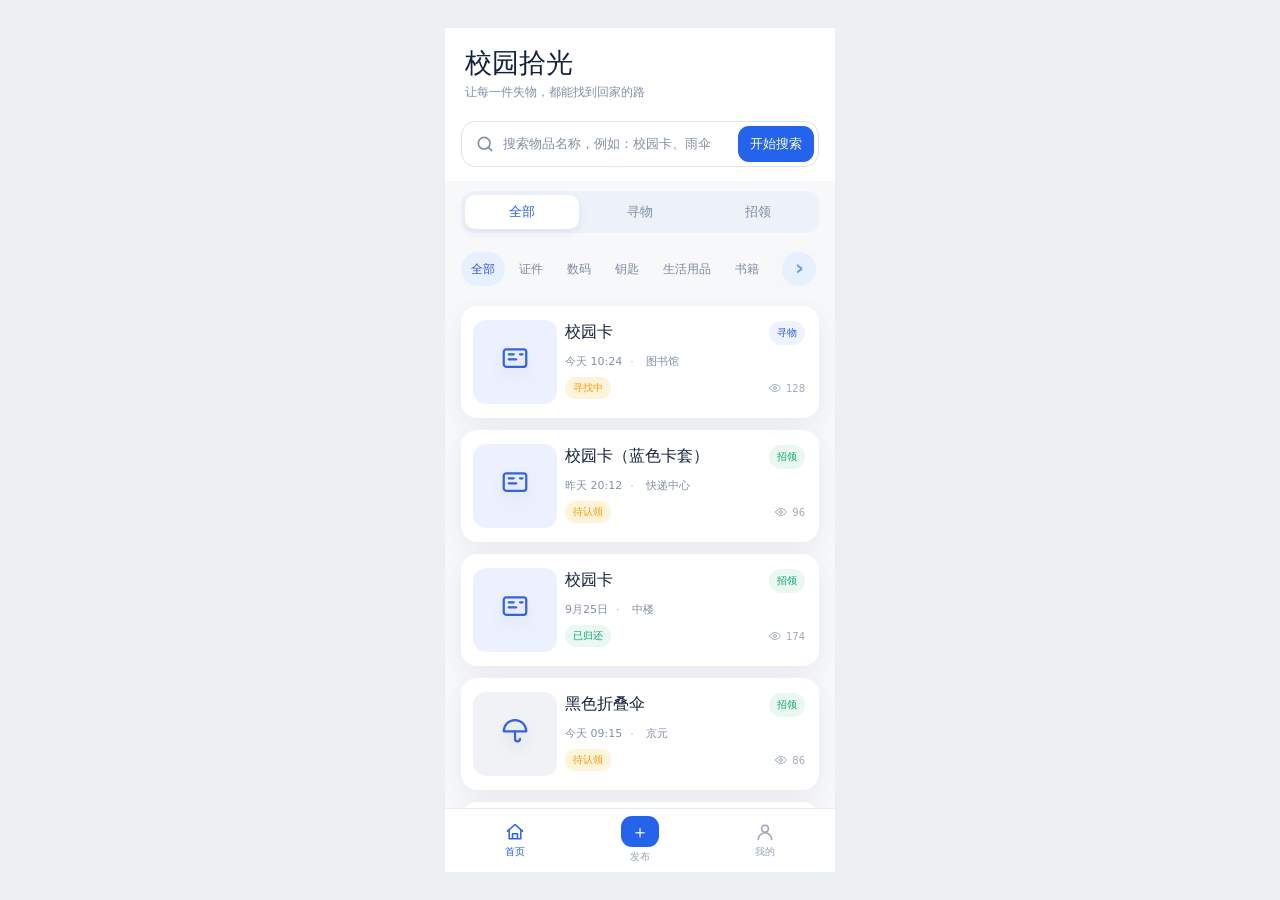
==== commit 4c0e37e3: "Add home category filtering and scroll controls" ====
--- a/index.html
+++ b/index.html
@@ -61,11 +61,18 @@
       <span class="result-count" id="home-result-count">正在加载</span>
     </section>
 
-    <section class="section-heading">
-      <div>
-        <h2>最新消息</h2>
+    <section class="category-toolbar" aria-label="物品分类">
+      <button class="category-scroll-back" type="button" aria-label="返回前面的分类" hidden>‹</button>
+      <div class="category-scroll" role="tablist" aria-label="物品分类筛选">
+        <button class="category-filter active" data-home-category="all" role="tab" aria-selected="true">全部</button>
+        <button class="category-filter" data-home-category="证件" role="tab" aria-selected="false">证件</button>
+        <button class="category-filter" data-home-category="数码" role="tab" aria-selected="false">数码</button>
+        <button class="category-filter" data-home-category="钥匙" role="tab" aria-selected="false">钥匙</button>
+        <button class="category-filter" data-home-category="生活用品" role="tab" aria-selected="false">生活用品</button>
+        <button class="category-filter" data-home-category="书籍" role="tab" aria-selected="false">书籍</button>
+        <button class="category-filter" data-home-category="其他" role="tab" aria-selected="false">其他</button>
       </div>
-      <a class="text-link" href="./pages/search.html">刚刚更新</a>
+      <button class="category-scroll-cue" type="button" aria-label="查看后续分类" hidden>›</button>
     </section>
 
     <section class="item-grid" id="home-item-grid" aria-live="polite"></section>
--- a/css/common.css
+++ b/css/common.css
@@ -162,7 +162,8 @@
 .status-pill { font-size: 12px; font-weight: 700; padding: 5px 10px; }
 .status-pill.active { background: #fff1d8; color: #ff9a00; }
 .status-pill.completed { background: #e1f7eb; color: #129966; }
-.view-count { color: #9aa6b8; font-size: 12px; }
+.view-count { align-items: center; color: #9aa6b8; display: inline-flex; font-size: 12px; gap: 4px; }
+.view-count svg { fill: none; height: 14px; stroke: currentColor; stroke-linecap: round; stroke-linejoin: round; stroke-width: 1.7; width: 14px; }
 
 /* Final frameless canvas overrides. Keep the original 390 x 844 page size. */
 html { background: #edf0f3; }
--- a/css/home.css
+++ b/css/home.css
@@ -65,6 +65,112 @@
 .result-count { font-size: 11px; padding-right: 8px; }
 .home-shell .result-count { display: none; }
 .home-shell .item-grid { gap: 16px; }
+.category-toolbar { isolation: isolate; margin: 0 0 18px; min-width: 0; position: relative; }
+.category-scroll {
+  align-items: center;
+  display: flex;
+  gap: 4px;
+  margin: 0 -2px;
+  min-width: 0;
+  overflow-x: auto;
+  overscroll-behavior-x: contain;
+  padding: 2px 56px 2px 2px;
+  position: relative;
+  scrollbar-width: none;
+  z-index: 1;
+  -webkit-overflow-scrolling: touch;
+}
+.category-scroll::-webkit-scrollbar { display: none; }
+.category-toolbar::before,
+.category-toolbar::after {
+  opacity: 0;
+  pointer-events: none;
+  position: absolute;
+  top: 0;
+  transition: opacity .2s ease;
+  z-index: 2;
+}
+.category-toolbar::before,
+.category-toolbar::after {
+  background: #f6f7f8;
+  content: "";
+  height: 100%;
+  width: 46px;
+  z-index: 4;
+}
+.category-toolbar::before {
+  background: #f6f7f8;
+  left: 0;
+}
+.category-toolbar::after {
+  background: #f6f7f8;
+  right: 0;
+}
+.category-toolbar.is-scrolled::before,
+.category-toolbar.has-more::after { opacity: 1; }
+.category-scroll-cue {
+  align-items: center;
+  background: #e7f0ff;
+  border: 0;
+  border-radius: 50%;
+  color: #6f9cea;
+  display: grid;
+  font-size: 22px;
+  font-weight: 600;
+  height: 34px;
+  justify-content: center;
+  line-height: 1;
+  padding: 0 0 2px 1px;
+  position: absolute;
+  right: 3px;
+  top: 2px;
+  width: 34px;
+  box-shadow: 0 0 0 4px #f6f7f8;
+  z-index: 5;
+}
+.category-scroll-back {
+  align-items: center;
+  background: #e7f0ff;
+  border: 0;
+  border-radius: 50%;
+  color: #6f9cea;
+  display: grid;
+  font-size: 22px;
+  font-weight: 600;
+  height: 34px;
+  justify-content: center;
+  left: 3px;
+  line-height: 1;
+  padding: 0 1px 2px 0;
+  position: absolute;
+  top: 2px;
+  width: 34px;
+  box-shadow: 0 0 0 4px #f6f7f8;
+  z-index: 5;
+}
+.category-scroll-back:hover { background: #dbe9ff; }
+.category-scroll-back:focus-visible { outline: 2px solid #6f9cea; outline-offset: 2px; }
+.category-scroll-back[hidden] { display: none; }
+.category-scroll-cue[hidden] { display: none; }
+.category-scroll-cue:hover { background: #dbe9ff; }
+.category-scroll-cue:focus-visible { outline: 2px solid #6f9cea; outline-offset: 2px; }
+.category-filter {
+  background: transparent;
+  border: 0;
+  border-radius: 999px;
+  color: #7d899f;
+  flex: 0 0 auto;
+  font-size: 12px;
+  font-weight: 500;
+  line-height: 20px;
+  padding: 7px 10px;
+  white-space: nowrap;
+}
+.category-filter.active {
+  background: #e7f0ff;
+  color: #315bd8;
+  font-weight: 700;
+}
 body:has(.phone-screen) { background: #292c2d; }
 .phone-screen { background: #fff; border-radius: 34px; display: flex; flex: 1; flex-direction: column; min-height: 0; overflow: hidden; }
 .phone-screen > .home-shell { flex: 1; min-height: 0; overflow-y: auto; scrollbar-width: none; }
--- a/css/design-system.css
+++ b/css/design-system.css
@@ -111,6 +111,7 @@
 .item-card:hover { box-shadow: var(--ui-card-shadow); transform: none; }
 .item-card-link { display: grid; grid-template-columns: 104px minmax(0, 1fr); min-height: 112px; }
 .item-thumb { align-self: center; border-radius: 13px; display: flex; height: 84px; margin-left: 12px; width: 84px; }
+.item-thumb-image { display: block; height: 100%; object-fit: cover; width: 100%; }
 .item-emoji svg { fill: none; height: 30px; stroke: currentColor; stroke-linecap: round; stroke-linejoin: round; stroke-width: 1.8; width: 30px; }
 .item-body { padding: 15px 14px 12px 0; }
 .item-card-head { gap: 8px; }
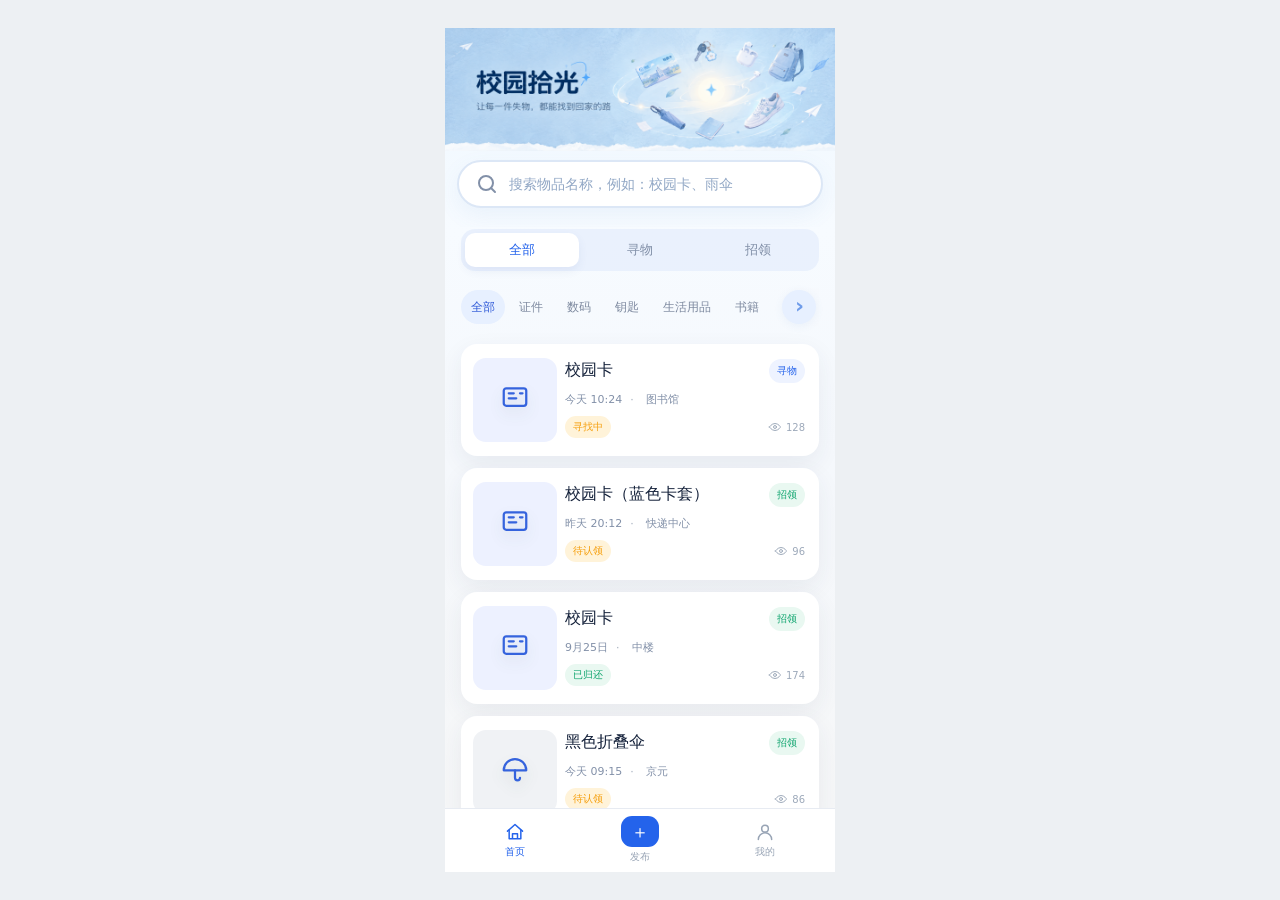
==== commit 34ead6c2: "调整首页首图搜索栏和页面布局" ====
--- a/index.html
+++ b/index.html
@@ -8,7 +8,7 @@
   <link rel="stylesheet" href="./css/home.css">
   <link rel="stylesheet" href="./css/design-system.css">
 </head>
-<body>
+<body class="home-page">
   <div class="phone-screen">
   <header class="site-header">
     <a class="brand" href="./index.html" aria-label="拾光首页">
@@ -26,6 +26,9 @@
 
   <main class="home-shell">
     <section class="hero-panel">
+      <div class="hero-banner-art" aria-hidden="true">
+        <img src="./assets/home-hero.png" alt="校园拾光校园失物招领" width="1940" height="811">
+      </div>
       <div class="hero-copy">
         <h1 class="visually-hidden">校园失物招领</h1>
         <form class="hero-search" action="./pages/search.html" method="get">
--- a/css/home.css
+++ b/css/home.css
@@ -92,18 +92,18 @@
 }
 .category-toolbar::before,
 .category-toolbar::after {
-  background: #f6f7f8;
+  background: linear-gradient(90deg, rgba(246, 249, 253, 0), rgba(246, 249, 253, .92));
   content: "";
   height: 100%;
   width: 46px;
   z-index: 4;
 }
 .category-toolbar::before {
-  background: #f6f7f8;
+  background: linear-gradient(90deg, rgba(246, 249, 253, .92), rgba(246, 249, 253, 0));
   left: 0;
 }
 .category-toolbar::after {
-  background: #f6f7f8;
+  background: linear-gradient(90deg, rgba(246, 249, 253, 0), rgba(246, 249, 253, .92));
   right: 0;
 }
 .category-toolbar.is-scrolled::before,
@@ -125,7 +125,7 @@
   right: 3px;
   top: 2px;
   width: 34px;
-  box-shadow: 0 0 0 4px #f6f7f8;
+  box-shadow: 0 2px 8px rgba(91, 139, 202, .08);
   z-index: 5;
 }
 .category-scroll-back {
@@ -145,7 +145,7 @@
   position: absolute;
   top: 2px;
   width: 34px;
-  box-shadow: 0 0 0 4px #f6f7f8;
+  box-shadow: 0 2px 8px rgba(91, 139, 202, .08);
   z-index: 5;
 }
 .category-scroll-back:hover { background: #dbe9ff; }
@@ -181,3 +181,113 @@
   .phone-screen { border-radius: 0; min-height: 0; }
   .phone-screen .brand small { display: block; }
 }
+
+/* Home hero artwork: keep the supplied banner at its natural aspect ratio. */
+body.home-page .site-header { display: none; }
+body.home-page .hero-panel {
+  background: transparent;
+  padding: 0 0 9px;
+}
+body.home-page .hero-banner-art {
+  background: #d9edfb;
+  aspect-ratio: 1744 / 552;
+  height: auto;
+  min-height: 0;
+  overflow: hidden;
+  position: relative;
+  width: 100%;
+}
+body.home-page .hero-banner-art img {
+  display: block;
+  height: 100%;
+  object-fit: fill;
+  object-position: center top;
+  transform: none;
+  width: 100%;
+}
+body.home-page .hero-banner-art::after {
+  display: none;
+  bottom: 0;
+  content: "";
+  height: 32px;
+  left: 0;
+  pointer-events: none;
+  position: absolute;
+  right: 0;
+  z-index: 2;
+}
+body.home-page .hero-copy {
+  padding: 0 6px;
+}
+body.home-page .hero-copy h1,
+body.home-page .quick-tags,
+body.home-page .hero-art {
+  display: none;
+}
+body.home-page .hero-search {
+  align-items: center;
+  border: 2px solid #dce7f6;
+  border-radius: 999px;
+  box-shadow: 0 8px 22px rgba(91, 139, 202, .08);
+  margin: -1px 6px 0;
+  min-height: 48px;
+  padding: 3px 16px;
+}
+body.home-page .hero-search .search-icon {
+  color: #8fa5c4;
+  flex: 0 0 auto;
+  height: 24px;
+  padding: 0;
+  width: 24px;
+}
+body.home-page .hero-search input {
+  color: #4f6b91;
+  font-size: 14px;
+  line-height: 1.4;
+  padding: 5px 10px;
+}
+body.home-page .hero-search input::placeholder {
+  color: #91a7c5;
+  opacity: 1;
+}
+body.home-page .hero-search button {
+  display: none;
+}
+body.home-page .board-toolbar {
+  margin-top: 2px;
+}
+
+/* Keep the hero, search area, filters and list on one soft blue-white canvas. */
+body.home-page .home-shell {
+  background: linear-gradient(180deg, #edf7ff 0%, #f7fbff 26%, #f5f8fc 55%, #f6f7f8 100%);
+}
+body.home-page .hero-copy {
+  background: transparent;
+  margin-top: 0;
+  padding-bottom: 10px;
+  padding-top: 10px;
+  position: relative;
+  z-index: 3;
+}
+body.home-page .hero-copy::before {
+  display: none;
+  background: linear-gradient(180deg, rgba(237, 248, 255, .95), rgba(248, 251, 255, .86));
+  content: "";
+  height: 42px;
+  left: 0;
+  pointer-events: none;
+  position: absolute;
+  right: 0;
+  top: -18px;
+  z-index: 0;
+}
+body.home-page .hero-search {
+  position: relative;
+  z-index: 1;
+}
+body.home-page .board-toolbar {
+  background: rgba(232, 240, 253, .84);
+}
+body.home-page .category-toolbar {
+  background: transparent;
+}
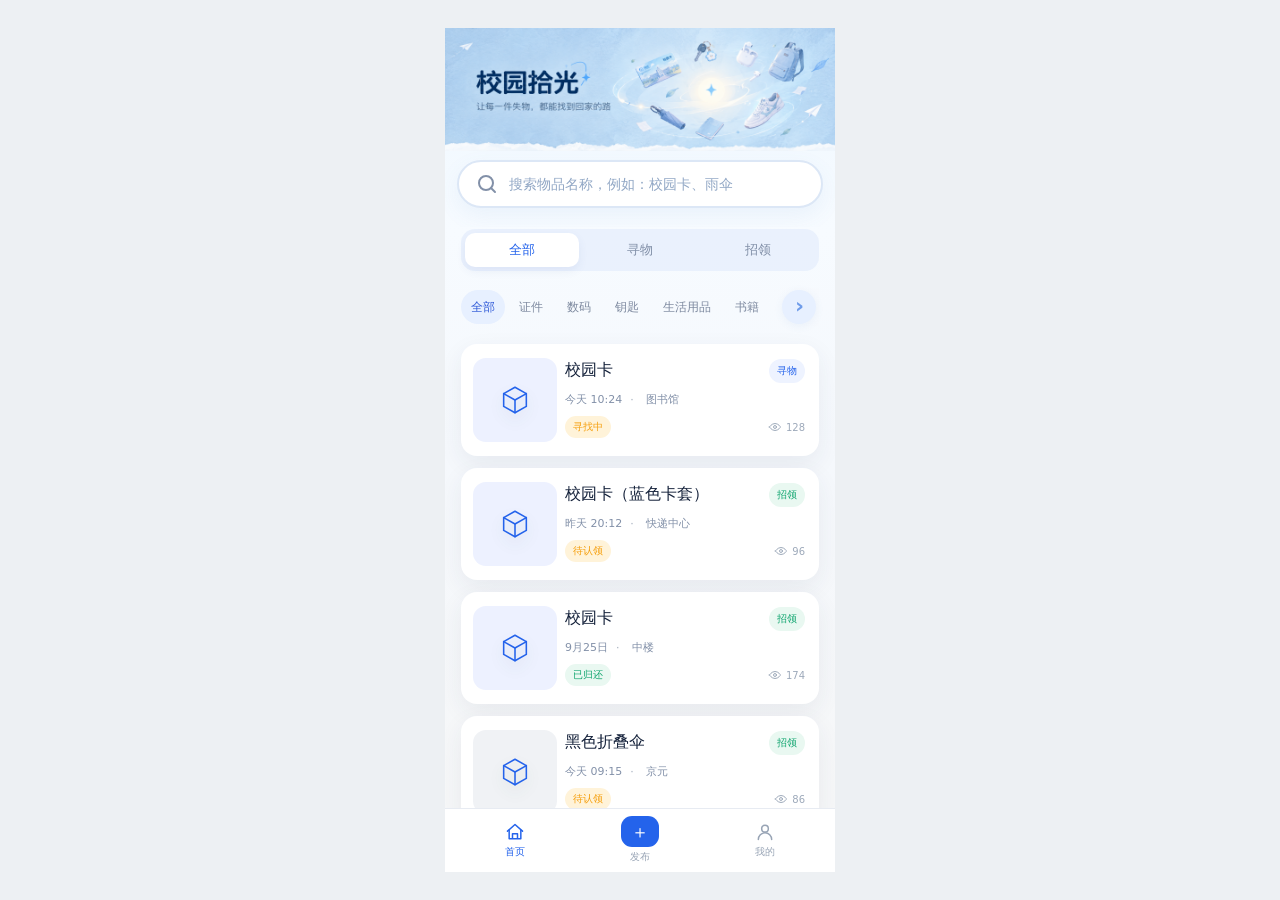
==== commit 0726d28e: "统一无图片信息的默认蓝色图标" ====
--- a/index.html
+++ b/index.html
@@ -94,7 +94,7 @@
   </div>
 
   <script src="./js/data.js?v=3"></script>
-  <script src="./js/card.js"></script>
-  <script src="./js/home.js?v=4"></script>
+  <script src="./js/card.js?v=3"></script>
+  <script src="./js/home.js?v=5"></script>
 </body>
 </html>
--- a/css/design-system.css
+++ b/css/design-system.css
@@ -113,6 +113,17 @@
 .item-thumb { align-self: center; border-radius: 13px; display: flex; height: 84px; margin-left: 12px; width: 84px; }
 .item-thumb-image { display: block; height: 100%; object-fit: cover; width: 100%; }
 .item-emoji svg { fill: none; height: 30px; stroke: currentColor; stroke-linecap: round; stroke-linejoin: round; stroke-width: 1.8; width: 30px; }
+.item-thumb .item-emoji .default-item-cube {
+  display: block;
+  height: 34px;
+  width: 34px;
+  color: var(--ui-blue);
+  fill: none;
+  stroke: currentColor;
+  stroke-linecap: round;
+  stroke-linejoin: round;
+  stroke-width: 2.2;
+}
 .item-body { padding: 15px 14px 12px 0; }
 .item-card-head { gap: 8px; }
 .item-card-head h3 { color: var(--ui-ink); font-size: 16px; line-height: 1.35; }
